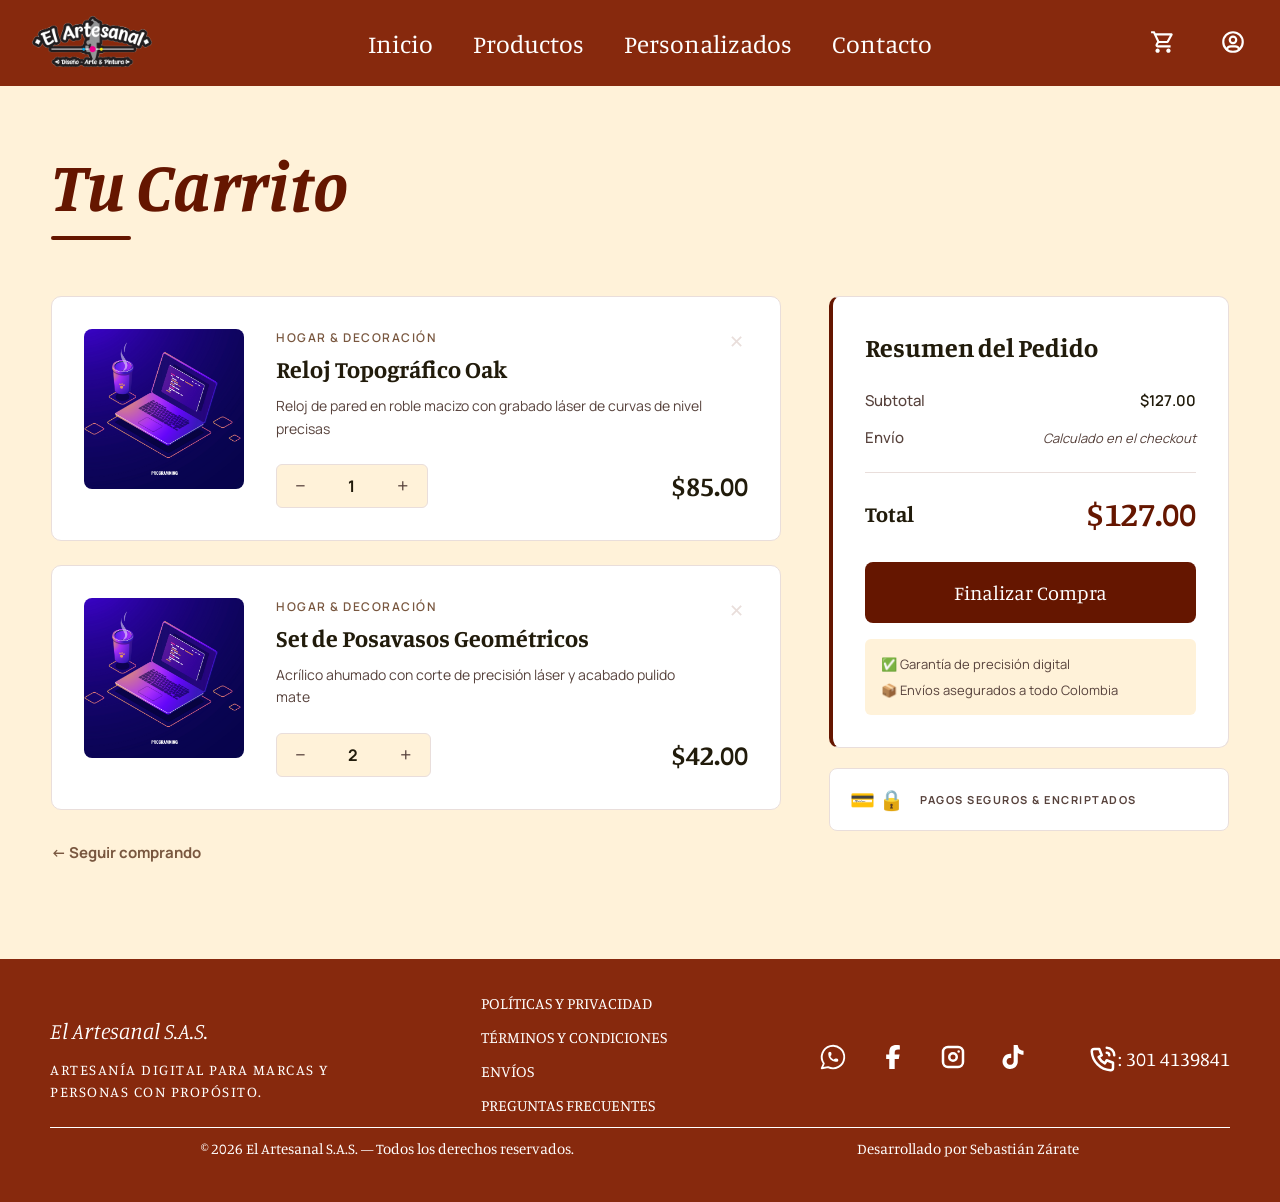
==== html/cart.html @ 217352d4 "CREATE: cart.html, cart.css — build full cart page with product list, quantity controls, delete butt" ====
<!DOCTYPE html>
<html lang="es">

<head>
    <meta charset="UTF-8">
    <meta name="viewport" content="width=device-width, initial-scale=1.0">
    <link rel="stylesheet" href="./../css/styles.css">
    <link rel="stylesheet" href="./../css/cart.css">
    <link rel="preconnect" href="https://fonts.googleapis.com">
    <link rel="preconnect" href="https://fonts.gstatic.com" crossorigin>
    <link href="https://fonts.googleapis.com/css2?family=Exo+2:ital,wght@0,100..900;1,100..900&family=Manrope:wght@200..800&family=Manuale:ital,wght@0,300..800;1,300..800&family=Story+Script&display=swap" rel="stylesheet">
    <title>Tu Carrito — El Artesanal</title>
</head>

<body>
    <header>
        <div class="header">
            <div class="logo"><a href="./index.html"><img class="logo_img" src="./../img/logo_el_arte_sas.png" alt="Logo el artesanal"></a></div>
            <nav>
                <ul class="list_menu">
                    <li class="list_item"><a href="./index.html" class="link_item">Inicio</a></li>
                    <li class="list_item"><a href="./products.html" class="link_item">Productos</a></li>
                    <li class="list_item"><a href="./customized.html" class="link_item">Personalizados</a></li>
                    <li class="list_item"><a href="./contact.html" class="link_item">Contacto</a></li>
                </ul>
            </nav>
            <div class="icons">
                <div class="icon_car"><a href="./cart.html"><img class="img_car" src="./../img/shopping-cart.svg" alt="Carrito de compras"></a></div>
                <div class="icon_user"><a href="./log_in.html"><img class="img_user" src="./../img/user-circle.svg" alt="Usuario"></a></div>
            </div>
        </div>
    </header>

    <main class="cart-main">

        <div class="cart-title-block">
            <h1 class="cart-title">Tu Carrito</h1>
            <div class="cart-title-line"></div>
        </div>

        <div class="cart-layout">

            <!-- Lista de productos -->
            <section class="cart-items">

                <div class="cart-item">
                    <div class="cart-item__img-wrap">
                        <img class="cart-item__img" src="./../img/971.jpg" alt="Reloj Topográfico Oak">
                    </div>
                    <div class="cart-item__body">
                        <div class="cart-item__top">
                            <div>
                                <p class="cart-item__category">Hogar & Decoración</p>
                                <h3 class="cart-item__name">Reloj Topográfico Oak</h3>
                                <p class="cart-item__desc">Reloj de pared en roble macizo con grabado láser de curvas de nivel precisas</p>
                            </div>
                            <button class="cart-item__delete" type="button" aria-label="Eliminar">✕</button>
                        </div>
                        <div class="cart-item__bottom">
                            <div class="qty-control">
                                <button class="qty-btn" type="button">−</button>
                                <span class="qty-value">1</span>
                                <button class="qty-btn" type="button">+</button>
                            </div>
                            <span class="cart-item__price">$85.00</span>
                        </div>
                    </div>
                </div>

                <div class="cart-item">
                    <div class="cart-item__img-wrap">
                        <img class="cart-item__img" src="./../img/971.jpg" alt="Set de Posavasos Geométricos">
                    </div>
                    <div class="cart-item__body">
                        <div class="cart-item__top">
                            <div>
                                <p class="cart-item__category">Hogar & Decoración</p>
                                <h3 class="cart-item__name">Set de Posavasos Geométricos</h3>
                                <p class="cart-item__desc">Acrílico ahumado con corte de precisión láser y acabado pulido mate</p>
                            </div>
                            <button class="cart-item__delete" type="button" aria-label="Eliminar">✕</button>
                        </div>
                        <div class="cart-item__bottom">
                            <div class="qty-control">
                                <button class="qty-btn" type="button">−</button>
                                <span class="qty-value">2</span>
                                <button class="qty-btn" type="button">+</button>
                            </div>
                            <span class="cart-item__price">$42.00</span>
                        </div>
                    </div>
                </div>

                <a class="cart-back" href="./products.html">← Seguir comprando</a>

            </section>

            <!-- Resumen -->
            <aside class="cart-summary">

                <div class="summary-box">
                    <h2 class="summary-box__title">Resumen del Pedido</h2>

                    <div class="summary-row">
                        <span class="summary-row__label">Subtotal</span>
                        <span class="summary-row__value">$127.00</span>
                    </div>
                    <div class="summary-row">
                        <span class="summary-row__label">Envío</span>
                        <span class="summary-row__value summary-row__value--muted">Calculado en el checkout</span>
                    </div>

                    <div class="summary-total">
                        <span class="summary-total__label">Total</span>
                        <span class="summary-total__value">$127.00</span>
                    </div>

                    <button class="button_pry btn-checkout" type="button">
                        <a href="#">Finalizar Compra</a>
                    </button>

                    <div class="summary-badges">
                        <p class="summary-badge">✅ Garantía de precisión digital</p>
                        <p class="summary-badge">📦 Envíos asegurados a todo Colombia</p>
                    </div>
                </div>

                <div class="payment-note">
                    <span class="payment-note__icons">💳 🔒</span>
                    <p class="payment-note__text">Pagos seguros & encriptados</p>
                </div>

            </aside>
        </div>
    </main>

    <footer>
        <div class="footer">
            <div class="footer_top">
                <div class="brand">
                    <h2 class="title_footer">El Artesanal S.A.S.</h2>
                    <p class="p_footer">Artesanía digital para marcas y <br>personas con propósito.</p>
                </div>
                <div class="regulation">
                    <ul class="list_regulation">
                        <li class="list_item_footer"><a class="link_item_footer" href="./privacy.html">Políticas y privacidad</a></li>
                        <li class="list_item_footer"><a class="link_item_footer" href="./terms.html">Términos y condiciones</a></li>
                        <li class="list_item_footer"><a class="link_item_footer" href="./shipping.html">Envíos</a></li>
                        <li class="list_item_footer"><a class="link_item_footer" href="./faq.html">Preguntas frecuentes</a></li>
                    </ul>
                </div>
                <div class="contact">
                    <ul class="img_footer">
                        <li class="list_item_footer_img">
                            <a target="_blank" href="https://api.whatsapp.com/send/?phone=%2B573014139841" class="link_item_footer_img">
                                <img src="./../img/brand-whatsapp.svg" alt="WhatsApp" class="contact_img_footer">
                            </a>
                        </li>
                        <li class="list_item_footer_img">
                            <a target="_blank" href="https://www.facebook.com/ElartesanalDisenoyArte/" class="link_item_footer_img">
                                <img src="./../img/brand-facebook.svg" alt="Facebook" class="contact_img_footer">
                            </a>
                        </li>
                        <li class="list_item_footer_img">
                            <a target="_blank" href="https://www.instagram.com/elartesanaldisenoyarte/" class="link_item_footer_img">
                                <img src="./../img/brand-instagram.svg" alt="Instagram" class="contact_img_footer">
                            </a>
                        </li>
                        <li class="list_item_footer_img">
                            <a target="_blank" href="https://www.tiktok.com/@elartesanaldisenoyarte" class="link_item_footer_img">
                                <img src="./../img/brand-tiktok.svg" alt="TikTok" class="contact_img_footer">
                            </a>
                        </li>
                        <li class="list_item_footer_img">
                            <img src="./../img/phone-call.svg" alt="" class="contact_img_footer img_contact">
                        </li>
                        <p class="phone_number_footer">: 301 4139841</p>
                    </ul>
                </div>
            </div>
            <div class="footer_bottom">
                <p>© 2026 El Artesanal S.A.S. — Todos los derechos reservados.</p>
                <p>Desarrollado por Sebastián Zárate</p>
            </div>
        </div>
    </footer>

</body>
</html>
---- css/styles.css ----
* {
    margin: 0;
    padding: 0;
    box-sizing: border-box;
}

:root {
    --primary: #651600; /* títulos, botón principal */
    --primary-dark: #87290d; /* navbar */
    --on-primary: #ffffff; /* texto sobre botón */

    --secondary: #79573f; /* botón secundario, acentos */

    --bg: #fff2d9; /* fondo de la página */
    --surface: #ffffff; /* tarjetas y contenedores */

    --text: #211b0b; /* texto principal */
    --text-muted: #57423c; /* texto secundario / párrafos */

    --border: #e9dedb;/* bordes sutiles */

    --primary-Font: "Manuale", serif;
    --secondary-Font: "Manrope", sans-serif;
}

html {
    font-size: 62.5%;
}

body {
    display: flex;
    flex-direction: column;
    min-height: 100vh;
    font-family: var(--primary-Font);
    background-color: var(--bg);
}

.header {
    display: flex;
    padding: 1.6rem 3.2rem;
    justify-content: space-between;
    align-items: center;
    background-color: var(--primary-dark);
}

.logo {
    width: 12rem;
}

.logo_img {
    width: 100%;
}

.list_menu {
    display: flex;
    gap: 40px;
}

.list_item {
    list-style: none;
}

.link_item {
    text-decoration: none;
    text-align: center;
    font-size: 2.5rem;
    color: var(--on-primary);
}

.button_pry {
    background-color: var(--primary);
    border-radius: 1rem;
    border: none;
    padding: 1.6rem 3.2rem;
    margin: 10px;
    transition: .4s;
} 

.button_pry > a {
    text-decoration: none;
    font-size: 2rem;
    text-transform: capitalize;
    font-family: var(--primary-Font);
    color: var(--on-primary);
}

.button_pry:hover{
    transition: .4s;
    background: #87290d;
    transform: translateY(-4px);
}

.button_sec{
    background-color: transparent;
    border-radius: 1rem;
    border: 2px solid rgb(222 192 184 / 0.2);
    padding: 1.6rem 3.2rem;
    margin: 10px;
    transition: .4s;
}

.button_sec > a{
    text-decoration: none;
    font-family: var(--secondary-Font);
    font-size: 2rem;
    color: var(--secondary);
}

.button_sec:hover{
    transition: .4s;
    background: #eee1c8;
}

.card {
  width: 400px;
  height: 498px;
  background-color: var(--surface);
  text-decoration: none;
  color: var(--text);
  transition: box-shadow .3s; 
}

.card:hover {
  box-shadow: 0px 0px 10px black;
}

.img_container {
  width: 400px;
  height: 300px;
  overflow: hidden;
}

.img_card {
  width: 100%;
  object-fit: cover;
  transition: transform .4s;
}

.card:hover .img_card {
  transform: scale(1.2);
}

.content_card{
    padding: 10px;
}

.text{
    margin-bottom: 5px;
}

.type_product{
    font-family: var(--secondary-Font);
    font-size: 1.2rem;
}

.title_product{
    font-size: 2.4rem;
}

.description{
    font-family: var(--secondary-Font);
    font-size: 1.6rem;
}

.price_button{
    display: flex;
    justify-content: space-between;
    align-items: center;
    margin-top: 25px;
    font-family: var(--secondary-Font);
}

.price{
    font-size: 2.4rem;
}

.button_ter{
    background-color: var(--primary);
    color: var(--on-primary);
    border: none;
    font-family: var(--secondary-Font);
    font-size: 1.6rem;
    padding: 10px;
    font-weight: bold;
}

.button_ter:hover{
    transition: .2s;
    background: #87290d;
}


.icons {
    display: flex;
    align-items: center;
    gap: 4rem;
}

.icon_car {
    width: 3rem;
    padding: 2px;
}

.icon_user {
    width: 3rem;
    padding: 2px;
}

.img_car {
    width: 100%;
}

.img_user {
    width: 100%;
}

footer{
    margin-top: auto;
    background-color: var(--primary-dark);
    padding: 3.2rem;
}

.footer{
    margin: auto;
    width: 97%;
}

.footer_top{
    display: flex;
    justify-content: space-between;
    align-items: center;
}

.brand {
    font-size: 1.5rem;
    color: var(--on-primary);
}

.title_footer{
    margin-bottom: 12px;
    font-style: italic;
    font-weight: lighter;
}

.p_footer{
    letter-spacing: 1.5px;
    text-transform: uppercase;
}

.img_footer{
    display: flex;
    align-items: center;
    gap: 30px;
}
.list_item_footer_img{
    display: flex;
    width: 3rem; 
    list-style: none;
}

.list_item_footer{
    margin-bottom: 1rem;
    list-style: none;
}

.link_item_footer{
    font-size: 1.6rem;
    text-transform: uppercase;
    color: var(--on-primary);
    text-decoration: none;
}

.contact_img_footer{
    width: 100%;
}

.img_contact{
    margin-left: 3rem;
}

.phone_number_footer{
    color: var(--on-primary);
    font-size: 2rem;
}

.footer_bottom{
    display: flex;
    justify-content: space-around;
    align-items: center;
    padding: 10px;
    border-top: 1px solid var(--on-primary);
}


.footer_bottom > p{
    color: var(--on-primary);
    font-size: 1.5rem;
}
---- css/cart.css ----
@import 'styles.css';

/* ── Main ── */
.cart-main {
    width: 92%;
    max-width: 1400px;
    margin: 0 auto;
    padding: 6.4rem 0 9.6rem;
}

/* ── Título ── */
.cart-title-block {
    margin-bottom: 5.6rem;
}

.cart-title {
    font-family: var(--primary-Font);
    font-size: 7rem;
    color: var(--primary);
    font-style: italic;
    line-height: 1;
}

.cart-title-line {
    width: 8rem;
    height: 4px;
    background-color: var(--primary);
    border-radius: 999px;
    margin-top: 1.6rem;
}

/* ── Layout principal con flex ── */
.cart-layout {
    display: flex;
    align-items: flex-start;
    gap: 4.8rem;
}

/* ── Lista de items ── */
.cart-items {
    flex: 1;
    display: flex;
    flex-direction: column;
    gap: 2.4rem;
}

/* ── Item individual ── */
.cart-item {
    display: flex;
    gap: 3.2rem;
    background-color: var(--surface);
    border-radius: 1rem;
    padding: 3.2rem;
    border: 1px solid var(--border);
    transition: box-shadow 0.3s;
}

.cart-item:hover {
    box-shadow: 0 4px 24px rgba(101, 22, 0, 0.08);
}

.cart-item__img-wrap {
    width: 16rem;
    height: 16rem;
    flex-shrink: 0;
    overflow: hidden;
    border-radius: 0.8rem;
    background-color: var(--bg);
}

.cart-item__img {
    width: 100%;
    height: 100%;
    object-fit: cover;
    transition: transform 0.4s;
}

.cart-item:hover .cart-item__img {
    transform: scale(1.05);
}

.cart-item__body {
    flex: 1;
    display: flex;
    flex-direction: column;
    justify-content: space-between;
}

.cart-item__top {
    display: flex;
    justify-content: space-between;
    align-items: flex-start;
    gap: 2rem;
}

.cart-item__category {
    font-family: var(--secondary-Font);
    font-size: 1.2rem;
    text-transform: uppercase;
    letter-spacing: 1.5px;
    color: var(--secondary);
    font-weight: 600;
    margin-bottom: 0.6rem;
}

.cart-item__name {
    font-family: var(--primary-Font);
    font-size: 2.4rem;
    color: var(--text);
    font-weight: 700;
    margin-bottom: 0.8rem;
}

.cart-item__desc {
    font-family: var(--secondary-Font);
    font-size: 1.4rem;
    color: var(--text-muted);
    line-height: 1.6;
}

.cart-item__delete {
    background: none;
    border: none;
    font-size: 1.8rem;
    color: var(--border);
    cursor: pointer;
    padding: 0.4rem;
    transition: color 0.3s;
    flex-shrink: 0;
    line-height: 1;
}

.cart-item__delete:hover {
    color: var(--primary);
}

.cart-item__bottom {
    display: flex;
    justify-content: space-between;
    align-items: center;
    margin-top: 2.4rem;
}

/* ── Control cantidad ── */
.qty-control {
    display: flex;
    align-items: center;
    background-color: var(--bg);
    border: 1px solid var(--border);
    border-radius: 0.6rem;
    overflow: hidden;
}

.qty-btn {
    background: none;
    border: none;
    padding: 1rem 1.8rem;
    font-size: 2rem;
    color: var(--text-muted);
    cursor: pointer;
    transition: color 0.3s, background-color 0.3s;
    font-family: var(--secondary-Font);
    line-height: 1;
}

.qty-btn:hover {
    color: var(--primary);
    background-color: var(--border);
}

.qty-value {
    padding: 1rem 2.4rem;
    font-family: var(--secondary-Font);
    font-size: 1.6rem;
    font-weight: 700;
    color: var(--text);
    min-width: 4rem;
    text-align: center;
}

.cart-item__price {
    font-family: var(--primary-Font);
    font-size: 2.8rem;
    font-weight: 700;
    color: var(--text);
}

/* ── Seguir comprando ── */
.cart-back {
    display: inline-flex;
    align-items: center;
    gap: 0.8rem;
    font-family: var(--secondary-Font);
    font-size: 1.5rem;
    font-weight: 700;
    color: var(--secondary);
    text-decoration: none;
    margin-top: 0.8rem;
    transition: color 0.3s, gap 0.3s;
}

.cart-back:hover {
    color: var(--primary);
    gap: 1.4rem;
}

/* ── Resumen lateral ── */
.cart-summary {
    width: 40rem;
    flex-shrink: 0;
    position: sticky;
    top: 3.2rem;
    display: flex;
    flex-direction: column;
    gap: 2rem;
}

.summary-box {
    background-color: var(--surface);
    border-radius: 1rem;
    padding: 3.2rem;
    border-left: 4px solid var(--primary);
    border-top: 1px solid var(--border);
    border-right: 1px solid var(--border);
    border-bottom: 1px solid var(--border);
    display: flex;
    flex-direction: column;
    gap: 1.6rem;
}

.summary-box__title {
    font-family: var(--primary-Font);
    font-size: 2.6rem;
    color: var(--text);
    font-weight: 700;
    margin-bottom: 0.8rem;
}

.summary-row {
    display: flex;
    justify-content: space-between;
    align-items: center;
}

.summary-row__label {
    font-family: var(--secondary-Font);
    font-size: 1.5rem;
    color: var(--text-muted);
    font-weight: 500;
}

.summary-row__value {
    font-family: var(--secondary-Font);
    font-size: 1.5rem;
    color: var(--text);
    font-weight: 600;
}

.summary-row__value--muted {
    font-style: italic;
    color: var(--text-muted);
    font-weight: 400;
    font-size: 1.3rem;
}

.summary-total {
    display: flex;
    justify-content: space-between;
    align-items: center;
    padding-top: 1.6rem;
    border-top: 1px solid var(--border);
    margin-top: 0.8rem;
}

.summary-total__label {
    font-family: var(--primary-Font);
    font-size: 2.2rem;
    color: var(--text);
    font-weight: 700;
}

.summary-total__value {
    font-family: var(--primary-Font);
    font-size: 3.4rem;
    color: var(--primary);
    font-weight: 700;
}

/* ── Botón checkout ── */
.btn-checkout {
    width: 100%;
    cursor: pointer;
    margin: 0.8rem 0 0;
    border-radius: 0.8rem;
}

/* ── Badges ── */
.summary-badges {
    display: flex;
    flex-direction: column;
    gap: 0.8rem;
    background-color: var(--bg);
    border-radius: 0.6rem;
    padding: 1.6rem;
}

.summary-badge {
    font-family: var(--secondary-Font);
    font-size: 1.3rem;
    color: var(--text-muted);
}

/* ── Nota pago seguro ── */
.payment-note {
    display: flex;
    align-items: center;
    gap: 1.6rem;
    border: 1px solid var(--border);
    border-radius: 0.8rem;
    padding: 1.6rem 2rem;
    background-color: var(--surface);
}

.payment-note__icons {
    font-size: 2rem;
    flex-shrink: 0;
}

.payment-note__text {
    font-family: var(--secondary-Font);
    font-size: 1.1rem;
    text-transform: uppercase;
    letter-spacing: 1.5px;
    font-weight: 700;
    color: var(--text-muted);
}
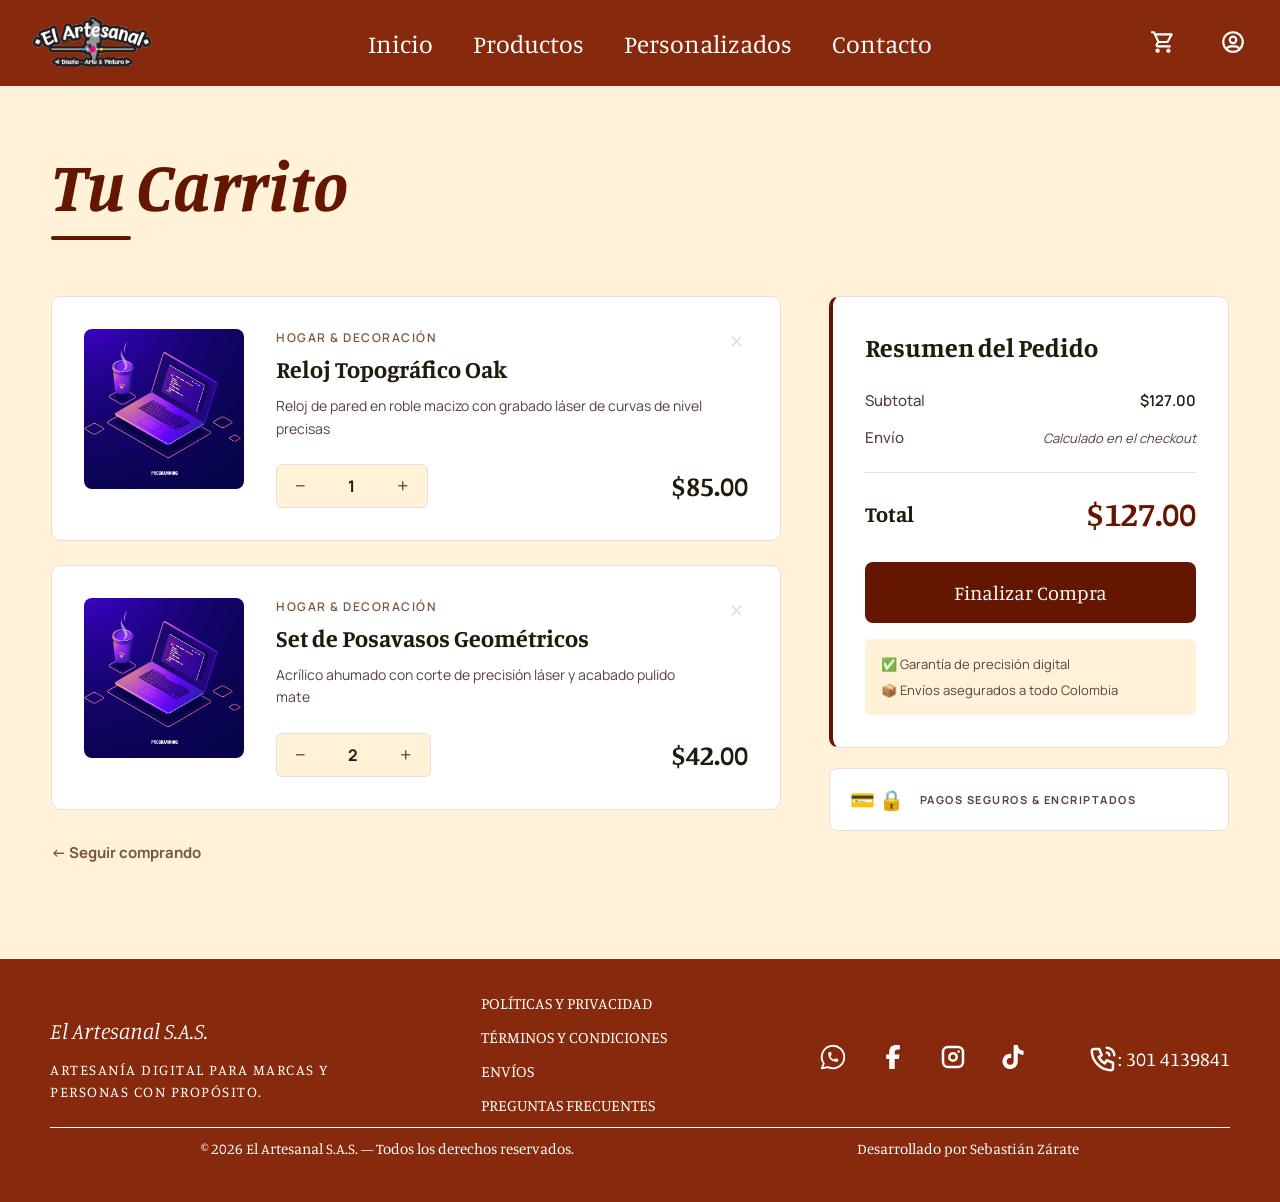
==== commit 29c970fe: "MODIFY: cart.html, cart.css, improve responsive cart layout and fix display issues" ====
--- a/html/cart.html
+++ b/html/cart.html
@@ -39,8 +39,6 @@
         </div>
 
         <div class="cart-layout">
-
-            <!-- Lista de productos -->
             <section class="cart-items">
 
                 <div class="cart-item">
@@ -95,7 +93,6 @@
 
             </section>
 
-            <!-- Resumen -->
             <aside class="cart-summary">
 
                 <div class="summary-box">
--- a/css/cart.css
+++ b/css/cart.css
@@ -1,6 +1,5 @@
 @import 'styles.css';
 
-/* ── Main ── */
 .cart-main {
     width: 92%;
     max-width: 1400px;
@@ -8,7 +7,6 @@
     padding: 6.4rem 0 9.6rem;
 }
 
-/* ── Título ── */
 .cart-title-block {
     margin-bottom: 5.6rem;
 }
@@ -29,14 +27,12 @@
     margin-top: 1.6rem;
 }
 
-/* ── Layout principal con flex ── */
 .cart-layout {
     display: flex;
     align-items: flex-start;
     gap: 4.8rem;
 }
 
-/* ── Lista de items ── */
 .cart-items {
     flex: 1;
     display: flex;
@@ -44,7 +40,6 @@
     gap: 2.4rem;
 }
 
-/* ── Item individual ── */
 .cart-item {
     display: flex;
     gap: 3.2rem;
@@ -141,7 +136,6 @@
     margin-top: 2.4rem;
 }
 
-/* ── Control cantidad ── */
 .qty-control {
     display: flex;
     align-items: center;
@@ -185,7 +179,6 @@
     color: var(--text);
 }
 
-/* ── Seguir comprando ── */
 .cart-back {
     display: inline-flex;
     align-items: center;
@@ -204,7 +197,6 @@
     gap: 1.4rem;
 }
 
-/* ── Resumen lateral ── */
 .cart-summary {
     width: 40rem;
     flex-shrink: 0;
@@ -286,7 +278,6 @@
     font-weight: 700;
 }
 
-/* ── Botón checkout ── */
 .btn-checkout {
     width: 100%;
     cursor: pointer;
@@ -294,7 +285,6 @@
     border-radius: 0.8rem;
 }
 
-/* ── Badges ── */
 .summary-badges {
     display: flex;
     flex-direction: column;
@@ -310,7 +300,6 @@
     color: var(--text-muted);
 }
 
-/* ── Nota pago seguro ── */
 .payment-note {
     display: flex;
     align-items: center;
@@ -333,4 +322,96 @@
     letter-spacing: 1.5px;
     font-weight: 700;
     color: var(--text-muted);
+}
+
+@media (max-width: 1024px) {
+    .cart-main {
+        width: 95%;
+        padding: 4.8rem 0 6.4rem;
+    }
+
+    .cart-layout {
+        gap: 2.4rem;
+    }
+
+    .cart-summary {
+        width: 30rem;
+    }
+
+    .cart-title {
+        font-size: 5.6rem;
+    }
+}
+
+@media (max-width: 820px) {
+    .cart-layout {
+        flex-direction: column;
+        align-items: center;
+    }
+
+    .cart-summary {
+        width: 100%;
+        position: static;
+    }
+
+    .cart-title {
+        font-size: 4.8rem;
+    }
+
+    .cart-items{
+        width: 100%;
+    }
+
+    .cart-item {
+        align-items: center;
+    }
+
+    .cart-item__img-wrap {
+        width: 16rem;
+        height: 16rem;
+    }
+
+    .cart-item__name {
+        font-size: 2rem;
+    }
+}
+
+@media (max-width: 510px) {
+    .cart-main {
+        width: 96%;
+        padding: 3.2rem 0 4.8rem;
+    }
+
+    .cart-title {
+        font-size: 3.6rem;
+    }
+
+    .cart-item {
+        flex-direction: column;
+        gap: 1.6rem;
+        padding: 1.6rem;
+    }
+
+    .cart-item__img-wrap {
+        width: 100%;
+        height: 18rem;
+    }
+
+    .cart-item__bottom {
+        flex-direction: column;
+        align-items: flex-start;
+        gap: 1.2rem;
+    }
+
+    .cart-item__price {
+        font-size: 2.4rem;
+    }
+
+    .summary-box {
+        padding: 2rem;
+    }
+
+    .summary-total__value {
+        font-size: 2.8rem;
+    }
 }
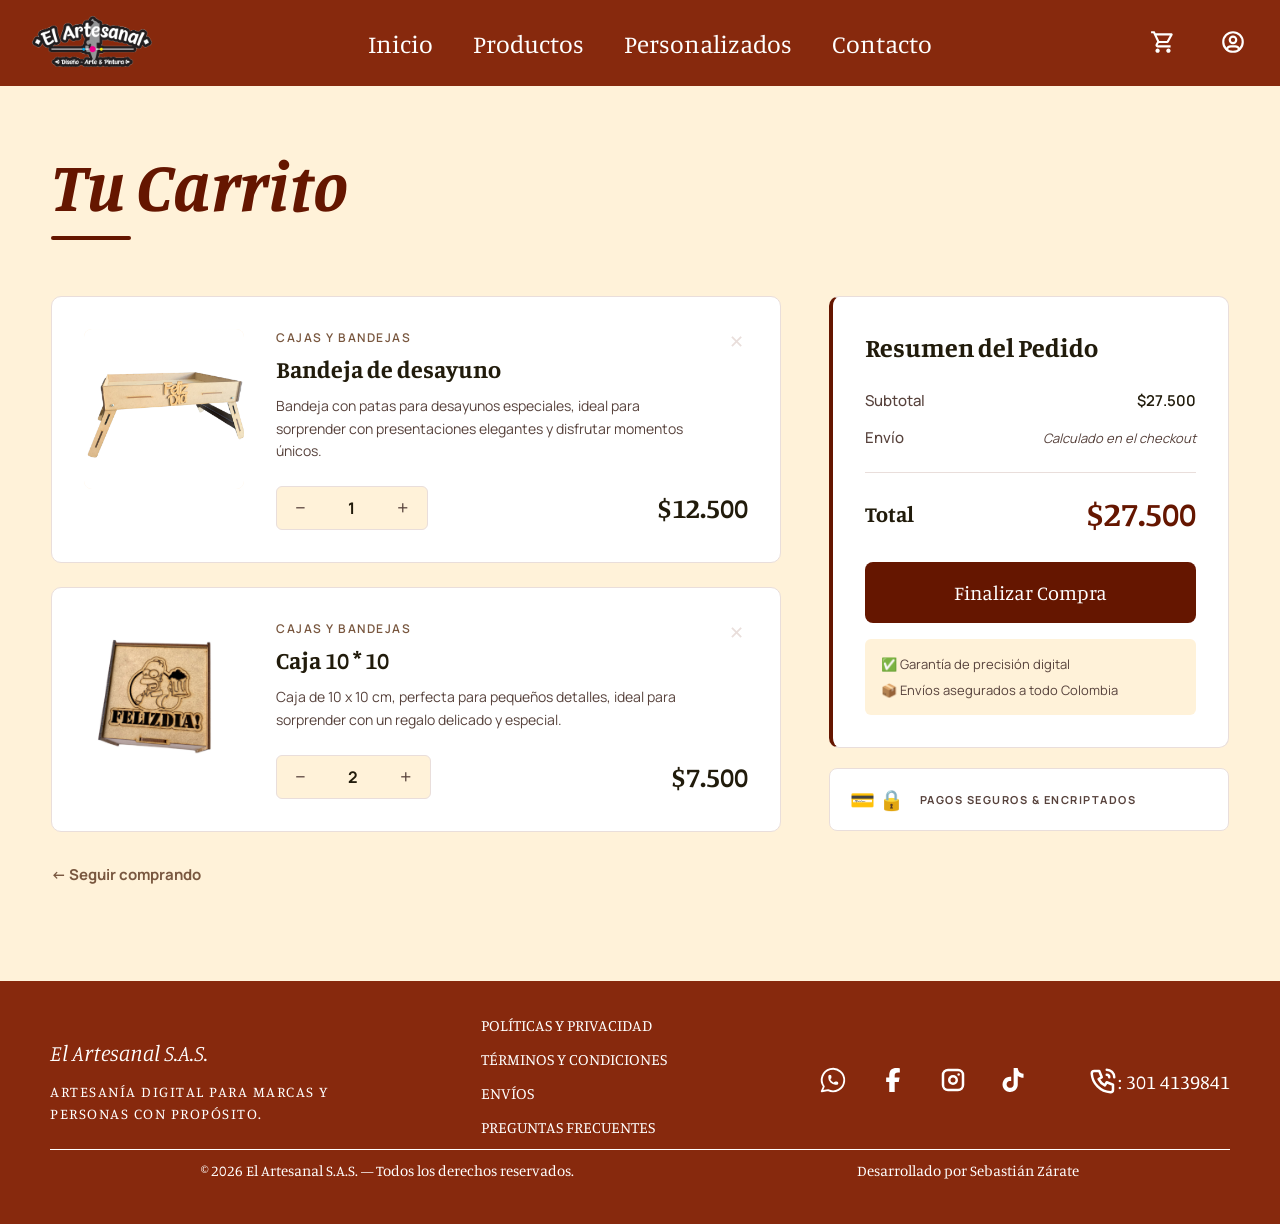
==== commit 7838df0b: "MODIFY: cart.html – Added coherent images along with updated titles and descriptions" ====
--- a/html/cart.html
+++ b/html/cart.html
@@ -8,25 +8,45 @@
     <link rel="stylesheet" href="./../css/cart.css">
     <link rel="preconnect" href="https://fonts.googleapis.com">
     <link rel="preconnect" href="https://fonts.gstatic.com" crossorigin>
-    <link href="https://fonts.googleapis.com/css2?family=Exo+2:ital,wght@0,100..900;1,100..900&family=Manrope:wght@200..800&family=Manuale:ital,wght@0,300..800;1,300..800&family=Story+Script&display=swap" rel="stylesheet">
+    <link
+        href="https://fonts.googleapis.com/css2?family=Exo+2:ital,wght@0,100..900;1,100..900&family=Manrope:wght@200..800&family=Manuale:ital,wght@0,300..800;1,300..800&family=Story+Script&display=swap"
+        rel="stylesheet">
     <title>Tu Carrito — El Artesanal</title>
 </head>
 
 <body>
     <header>
         <div class="header">
-            <div class="logo"><a href="./index.html"><img class="logo_img" src="./../img/logo_el_arte_sas.png" alt="Logo el artesanal"></a></div>
+            <div class="logo">
+                <a href="./index.html"><img class="logo_img" src="./../img/logo_el_arte_sas.png"
+                        alt="Logo el artesanal"></a>
+            </div>
+
+            <button class="menu_btn" id="menuBtn">☰</button>
+
             <nav>
-                <ul class="list_menu">
+                <ul class="list_menu" id="list_menu">
                     <li class="list_item"><a href="./index.html" class="link_item">Inicio</a></li>
                     <li class="list_item"><a href="./products.html" class="link_item">Productos</a></li>
                     <li class="list_item"><a href="./customized.html" class="link_item">Personalizados</a></li>
                     <li class="list_item"><a href="./contact.html" class="link_item">Contacto</a></li>
+
+                    <div class="menu_icons">
+                        <a href="./cart.html" class="menu_icon_link">
+                            <img src="./../img/shopping-cart.svg" alt="Carrito"> Carrito
+                        </a>
+                        <a href="./log_in.html" class="menu_icon_link">
+                            <img src="./../img/user-circle.svg" alt="Mi cuenta"> Mi cuenta
+                        </a>
+                    </div>
                 </ul>
             </nav>
+
             <div class="icons">
-                <div class="icon_car"><a href="./cart.html"><img class="img_car" src="./../img/shopping-cart.svg" alt="Carrito de compras"></a></div>
-                <div class="icon_user"><a href="./log_in.html"><img class="img_user" src="./../img/user-circle.svg" alt="Usuario"></a></div>
+                <div class="icon_car"><a href="./cart.html"><img class="img_car" src="./../img/shopping-cart.svg"
+                            alt="Carrito de compras"></a></div>
+                <div class="icon_user"><a href="./log_in.html"><img class="img_user" src="./../img/user-circle.svg"
+                            alt=""></a></div>
             </div>
         </div>
     </header>
@@ -43,14 +63,15 @@
 
                 <div class="cart-item">
                     <div class="cart-item__img-wrap">
-                        <img class="cart-item__img" src="./../img/971.jpg" alt="Reloj Topográfico Oak">
+                        <img class="cart-item__img" src="./../img/dy30203.png" alt="Bandeja de desayuno">
                     </div>
                     <div class="cart-item__body">
                         <div class="cart-item__top">
                             <div>
-                                <p class="cart-item__category">Hogar & Decoración</p>
-                                <h3 class="cart-item__name">Reloj Topográfico Oak</h3>
-                                <p class="cart-item__desc">Reloj de pared en roble macizo con grabado láser de curvas de nivel precisas</p>
+                                <p class="cart-item__category">Cajas y Bandejas</p>
+                                <h3 class="cart-item__name">Bandeja de desayuno</h3>
+                                <p class="cart-item__desc">Bandeja con patas para desayunos especiales, ideal para
+                                sorprender con presentaciones elegantes y disfrutar momentos únicos.</p>
                             </div>
                             <button class="cart-item__delete" type="button" aria-label="Eliminar">✕</button>
                         </div>
@@ -60,21 +81,22 @@
                                 <span class="qty-value">1</span>
                                 <button class="qty-btn" type="button">+</button>
                             </div>
-                            <span class="cart-item__price">$85.00</span>
+                            <span class="cart-item__price">$12.500</span>
                         </div>
                     </div>
                 </div>
 
                 <div class="cart-item">
                     <div class="cart-item__img-wrap">
-                        <img class="cart-item__img" src="./../img/971.jpg" alt="Set de Posavasos Geométricos">
+                        <img class="cart-item__img" src="./../img/CAJA 1010-4.jpeg" alt="Set de Posavasos Geométricos">
                     </div>
                     <div class="cart-item__body">
                         <div class="cart-item__top">
                             <div>
-                                <p class="cart-item__category">Hogar & Decoración</p>
-                                <h3 class="cart-item__name">Set de Posavasos Geométricos</h3>
-                                <p class="cart-item__desc">Acrílico ahumado con corte de precisión láser y acabado pulido mate</p>
+                                <p class="cart-item__category">Cajas y bandejas</p>
+                                <h3 class="cart-item__name">Caja 10 * 10</h3>
+                                <p class="cart-item__desc">Caja de 10 x 10 cm, perfecta para pequeños detalles, ideal para
+                                sorprender con un regalo delicado y especial.</p>
                             </div>
                             <button class="cart-item__delete" type="button" aria-label="Eliminar">✕</button>
                         </div>
@@ -84,7 +106,7 @@
                                 <span class="qty-value">2</span>
                                 <button class="qty-btn" type="button">+</button>
                             </div>
-                            <span class="cart-item__price">$42.00</span>
+                            <span class="cart-item__price">$7.500</span>
                         </div>
                     </div>
                 </div>
@@ -100,7 +122,7 @@
 
                     <div class="summary-row">
                         <span class="summary-row__label">Subtotal</span>
-                        <span class="summary-row__value">$127.00</span>
+                        <span class="summary-row__value">$27.500</span>
                     </div>
                     <div class="summary-row">
                         <span class="summary-row__label">Envío</span>
@@ -109,7 +131,7 @@
 
                     <div class="summary-total">
                         <span class="summary-total__label">Total</span>
-                        <span class="summary-total__value">$127.00</span>
+                        <span class="summary-total__value">$27.500</span>
                     </div>
 
                     <button class="button_pry btn-checkout" type="button">
@@ -140,31 +162,38 @@
                 </div>
                 <div class="regulation">
                     <ul class="list_regulation">
-                        <li class="list_item_footer"><a class="link_item_footer" href="./privacy.html">Políticas y privacidad</a></li>
-                        <li class="list_item_footer"><a class="link_item_footer" href="./terms.html">Términos y condiciones</a></li>
+                        <li class="list_item_footer"><a class="link_item_footer" href="./privacy.html">Políticas y
+                                privacidad</a></li>
+                        <li class="list_item_footer"><a class="link_item_footer" href="./terms.html">Términos y
+                                condiciones</a></li>
                         <li class="list_item_footer"><a class="link_item_footer" href="./shipping.html">Envíos</a></li>
-                        <li class="list_item_footer"><a class="link_item_footer" href="./faq.html">Preguntas frecuentes</a></li>
+                        <li class="list_item_footer"><a class="link_item_footer" href="./faq.html">Preguntas
+                                frecuentes</a></li>
                     </ul>
                 </div>
                 <div class="contact">
                     <ul class="img_footer">
                         <li class="list_item_footer_img">
-                            <a target="_blank" href="https://api.whatsapp.com/send/?phone=%2B573014139841" class="link_item_footer_img">
+                            <a target="_blank" href="https://api.whatsapp.com/send/?phone=%2B573014139841"
+                                class="link_item_footer_img">
                                 <img src="./../img/brand-whatsapp.svg" alt="WhatsApp" class="contact_img_footer">
                             </a>
                         </li>
                         <li class="list_item_footer_img">
-                            <a target="_blank" href="https://www.facebook.com/ElartesanalDisenoyArte/" class="link_item_footer_img">
+                            <a target="_blank" href="https://www.facebook.com/ElartesanalDisenoyArte/"
+                                class="link_item_footer_img">
                                 <img src="./../img/brand-facebook.svg" alt="Facebook" class="contact_img_footer">
                             </a>
                         </li>
                         <li class="list_item_footer_img">
-                            <a target="_blank" href="https://www.instagram.com/elartesanaldisenoyarte/" class="link_item_footer_img">
+                            <a target="_blank" href="https://www.instagram.com/elartesanaldisenoyarte/"
+                                class="link_item_footer_img">
                                 <img src="./../img/brand-instagram.svg" alt="Instagram" class="contact_img_footer">
                             </a>
                         </li>
                         <li class="list_item_footer_img">
-                            <a target="_blank" href="https://www.tiktok.com/@elartesanaldisenoyarte" class="link_item_footer_img">
+                            <a target="_blank" href="https://www.tiktok.com/@elartesanaldisenoyarte"
+                                class="link_item_footer_img">
                                 <img src="./../img/brand-tiktok.svg" alt="TikTok" class="contact_img_footer">
                             </a>
                         </li>
@@ -182,5 +211,7 @@
         </div>
     </footer>
 
+    <script src="./../js/script.js"></script>
 </body>
+
 </html>
--- a/css/styles.css
+++ b/css/styles.css
@@ -5,19 +5,28 @@
 }
 
 :root {
-    --primary: #651600; /* títulos, botón principal */
-    --primary-dark: #87290d; /* navbar */
-    --on-primary: #ffffff; /* texto sobre botón */
-
-    --secondary: #79573f; /* botón secundario, acentos */
-
-    --bg: #fff2d9; /* fondo de la página */
-    --surface: #ffffff; /* tarjetas y contenedores */
-
-    --text: #211b0b; /* texto principal */
-    --text-muted: #57423c; /* texto secundario / párrafos */
-
-    --border: #e9dedb;/* bordes sutiles */
+    --primary: #651600;
+    /* títulos, botón principal */
+    --primary-dark: #87290d;
+    /* navbar */
+    --on-primary: #ffffff;
+    /* texto sobre botón */
+
+    --secondary: #79573f;
+    /* botón secundario, acentos */
+
+    --bg: #fff2d9;
+    /* fondo de la página */
+    --surface: #ffffff;
+    /* tarjetas y contenedores */
+
+    --text: #211b0b;
+    /* texto principal */
+    --text-muted: #57423c;
+    /* texto secundario / párrafos */
+
+    --border: #e9dedb;
+    /* bordes sutiles */
 
     --primary-Font: "Manuale", serif;
     --secondary-Font: "Manrope", sans-serif;
@@ -51,6 +60,14 @@
     width: 100%;
 }
 
+.menu_btn {
+    display: none;
+    background-color: none;
+    border: none;
+    font-size: 5rem;
+    cursor: pointer;
+}
+
 .list_menu {
     display: flex;
     gap: 40px;
@@ -65,6 +82,10 @@
     text-align: center;
     font-size: 2.5rem;
     color: var(--on-primary);
+}
+
+.menu_icons{
+    display: none;
 }
 
 .button_pry {
@@ -74,9 +95,9 @@
     padding: 1.6rem 3.2rem;
     margin: 10px;
     transition: .4s;
-} 
-
-.button_pry > a {
+}
+
+.button_pry>a {
     text-decoration: none;
     font-size: 2rem;
     text-transform: capitalize;
@@ -84,13 +105,13 @@
     color: var(--on-primary);
 }
 
-.button_pry:hover{
+.button_pry:hover {
     transition: .4s;
     background: #87290d;
     transform: translateY(-4px);
 }
 
-.button_sec{
+.button_sec {
     background-color: transparent;
     border-radius: 1rem;
     border: 2px solid rgb(222 192 184 / 0.2);
@@ -99,70 +120,70 @@
     transition: .4s;
 }
 
-.button_sec > a{
+.button_sec>a {
     text-decoration: none;
     font-family: var(--secondary-Font);
     font-size: 2rem;
     color: var(--secondary);
 }
 
-.button_sec:hover{
+.button_sec:hover {
     transition: .4s;
     background: #eee1c8;
 }
 
 .card {
-  width: 400px;
-  height: 498px;
-  background-color: var(--surface);
-  text-decoration: none;
-  color: var(--text);
-  transition: box-shadow .3s; 
+    width: 400px;
+    height: 520px;
+    background-color: var(--surface);
+    text-decoration: none;
+    color: var(--text);
+    transition: box-shadow .3s;
 }
 
 .card:hover {
-  box-shadow: 0px 0px 10px black;
+    box-shadow: 0px 0px 10px black;
 }
 
 .img_container {
-  width: 400px;
-  height: 300px;
-  overflow: hidden;
+    width: 400px;
+    height: 300px;
+    overflow: hidden;
 }
 
 .img_card {
-  width: 100%;
-  object-fit: cover;
-  transition: transform .4s;
+    width: 100%;
+    object-fit: cover;
+    transition: transform .4s;
 }
 
 .card:hover .img_card {
-  transform: scale(1.2);
-}
-
-.content_card{
+    transform: scale(1.2);
+}
+
+.content_card {
     padding: 10px;
 }
 
-.text{
+.text {
     margin-bottom: 5px;
 }
 
-.type_product{
+.type_product {
     font-family: var(--secondary-Font);
     font-size: 1.2rem;
 }
 
-.title_product{
+.title_product {
     font-size: 2.4rem;
 }
 
-.description{
+.description {
     font-family: var(--secondary-Font);
     font-size: 1.6rem;
 }
 
-.price_button{
+.price_button {
     display: flex;
     justify-content: space-between;
     align-items: center;
@@ -170,11 +191,11 @@
     font-family: var(--secondary-Font);
 }
 
-.price{
+.price {
     font-size: 2.4rem;
 }
 
-.button_ter{
+.button_ter {
     background-color: var(--primary);
     color: var(--on-primary);
     border: none;
@@ -184,7 +205,7 @@
     font-weight: bold;
 }
 
-.button_ter:hover{
+.button_ter:hover {
     transition: .2s;
     background: #87290d;
 }
@@ -214,18 +235,18 @@
     width: 100%;
 }
 
-footer{
+footer {
     margin-top: auto;
     background-color: var(--primary-dark);
     padding: 3.2rem;
 }
 
-.footer{
+.footer {
     margin: auto;
     width: 97%;
 }
 
-.footer_top{
+.footer_top {
     display: flex;
     justify-content: space-between;
     align-items: center;
@@ -236,54 +257,55 @@
     color: var(--on-primary);
 }
 
-.title_footer{
+.title_footer {
     margin-bottom: 12px;
     font-style: italic;
     font-weight: lighter;
 }
 
-.p_footer{
+.p_footer {
     letter-spacing: 1.5px;
     text-transform: uppercase;
 }
 
-.img_footer{
+.img_footer {
     display: flex;
     align-items: center;
     gap: 30px;
 }
-.list_item_footer_img{
-    display: flex;
-    width: 3rem; 
+
+.list_item_footer_img {
+    display: flex;
+    width: 3rem;
     list-style: none;
 }
 
-.list_item_footer{
+.list_item_footer {
     margin-bottom: 1rem;
     list-style: none;
 }
 
-.link_item_footer{
+.link_item_footer {
     font-size: 1.6rem;
     text-transform: uppercase;
     color: var(--on-primary);
     text-decoration: none;
 }
 
-.contact_img_footer{
+.contact_img_footer {
     width: 100%;
 }
 
-.img_contact{
+.img_contact {
     margin-left: 3rem;
 }
 
-.phone_number_footer{
+.phone_number_footer {
     color: var(--on-primary);
     font-size: 2rem;
 }
 
-.footer_bottom{
+.footer_bottom {
     display: flex;
     justify-content: space-around;
     align-items: center;
@@ -292,7 +314,147 @@
 }
 
 
-.footer_bottom > p{
+.footer_bottom>p {
     color: var(--on-primary);
     font-size: 1.5rem;
+}
+
+@media (max-width: 820px) {
+    .header {
+        position: sticky;
+        top: 0;
+        z-index: 100;
+    }
+
+    .menu_btn {
+        display: block;
+        background-color: transparent;
+        border: none;
+        font-size: 3rem;
+        color: var(--on-primary);
+        cursor: pointer;
+        order: 3;
+    }
+
+    nav {
+        order: 2;
+    }
+
+    .icons {
+        display: none;
+    }
+
+    .list_menu {
+        z-index: 99;
+        position: fixed;
+        top: 0;
+        left: 0;
+        width: 70%;
+        height: 100dvh;
+        background-color: var(--primary-dark);
+        flex-direction: column;
+        justify-content: flex-start;
+        gap: 0;
+        padding: 8rem 2.4rem 2.4rem;
+        clip-path: circle(0px at 0% 0%);
+        transition: clip-path 0.4s ease;
+        pointer-events: none;
+    }
+
+    .list_menu.active {
+        clip-path: circle(1500px at 0% 0%);
+        pointer-events: all;
+    }
+
+    .list_item {
+        opacity: 0;
+        transform: translateY(20px);
+        transition: opacity 0.3s ease, transform 0.3s ease;
+        border-bottom: 1px solid rgba(255, 255, 255, 0.1);
+        padding: 1.2rem 0;
+    }
+
+    .list_item.active {
+        opacity: 1;
+        transform: translateY(0);
+    }
+
+    .list_item:nth-child(1) { transition-delay: 0.1s; }
+    .list_item:nth-child(2) { transition-delay: 0.2s; }
+    .list_item:nth-child(3) { transition-delay: 0.3s; }
+    .list_item:nth-child(4) { transition-delay: 0.4s; }
+
+    .menu_icons {
+        display: flex;
+        flex-direction: column;
+        gap: 0;
+        padding: 2rem 0 0;
+        margin-top: auto;
+        border-top: 1px solid rgba(255, 255, 255, 0.15);
+    }
+
+    .menu_icon_link {
+        display: flex;
+        align-items: center;
+        gap: 1rem;
+        text-decoration: none;
+        color: var(--on-primary);
+        font-family: var(--secondary-Font);
+        font-size: 1.6rem;
+        padding: 1.2rem 0;
+        border-bottom: 1px solid rgba(255, 255, 255, 0.08);
+    }
+
+    .menu_icon_link:last-child {
+        border-bottom: none;
+    }
+
+    .menu_icon_link img {
+        width: 2.4rem;
+        filter: brightness(0) invert(1);
+    }
+
+    .footer_top {
+        flex-direction: column;
+        gap: 2.4rem;
+    }
+
+    .brand {
+        text-align: center;
+    }
+
+    .regulation {
+        text-align: center;
+    }
+
+    .img_footer {
+        justify-content: center;
+        flex-wrap: wrap;
+        gap: 1.6rem;
+    }
+
+    .phone_number_footer {
+        width: 100%;
+        text-align: center;
+    }
+
+    .img_contact {
+        margin-left: 0;
+    }
+
+    .footer_bottom {
+        flex-direction: column;
+        gap: 0.8rem;
+        text-align: center;
+    }
+}
+
+@media (max-width: 480px) {
+    .footer {
+        width: 100%;
+    }
+
+    .link_item_footer {
+        font-size: 1.4rem;
+    }
 }
